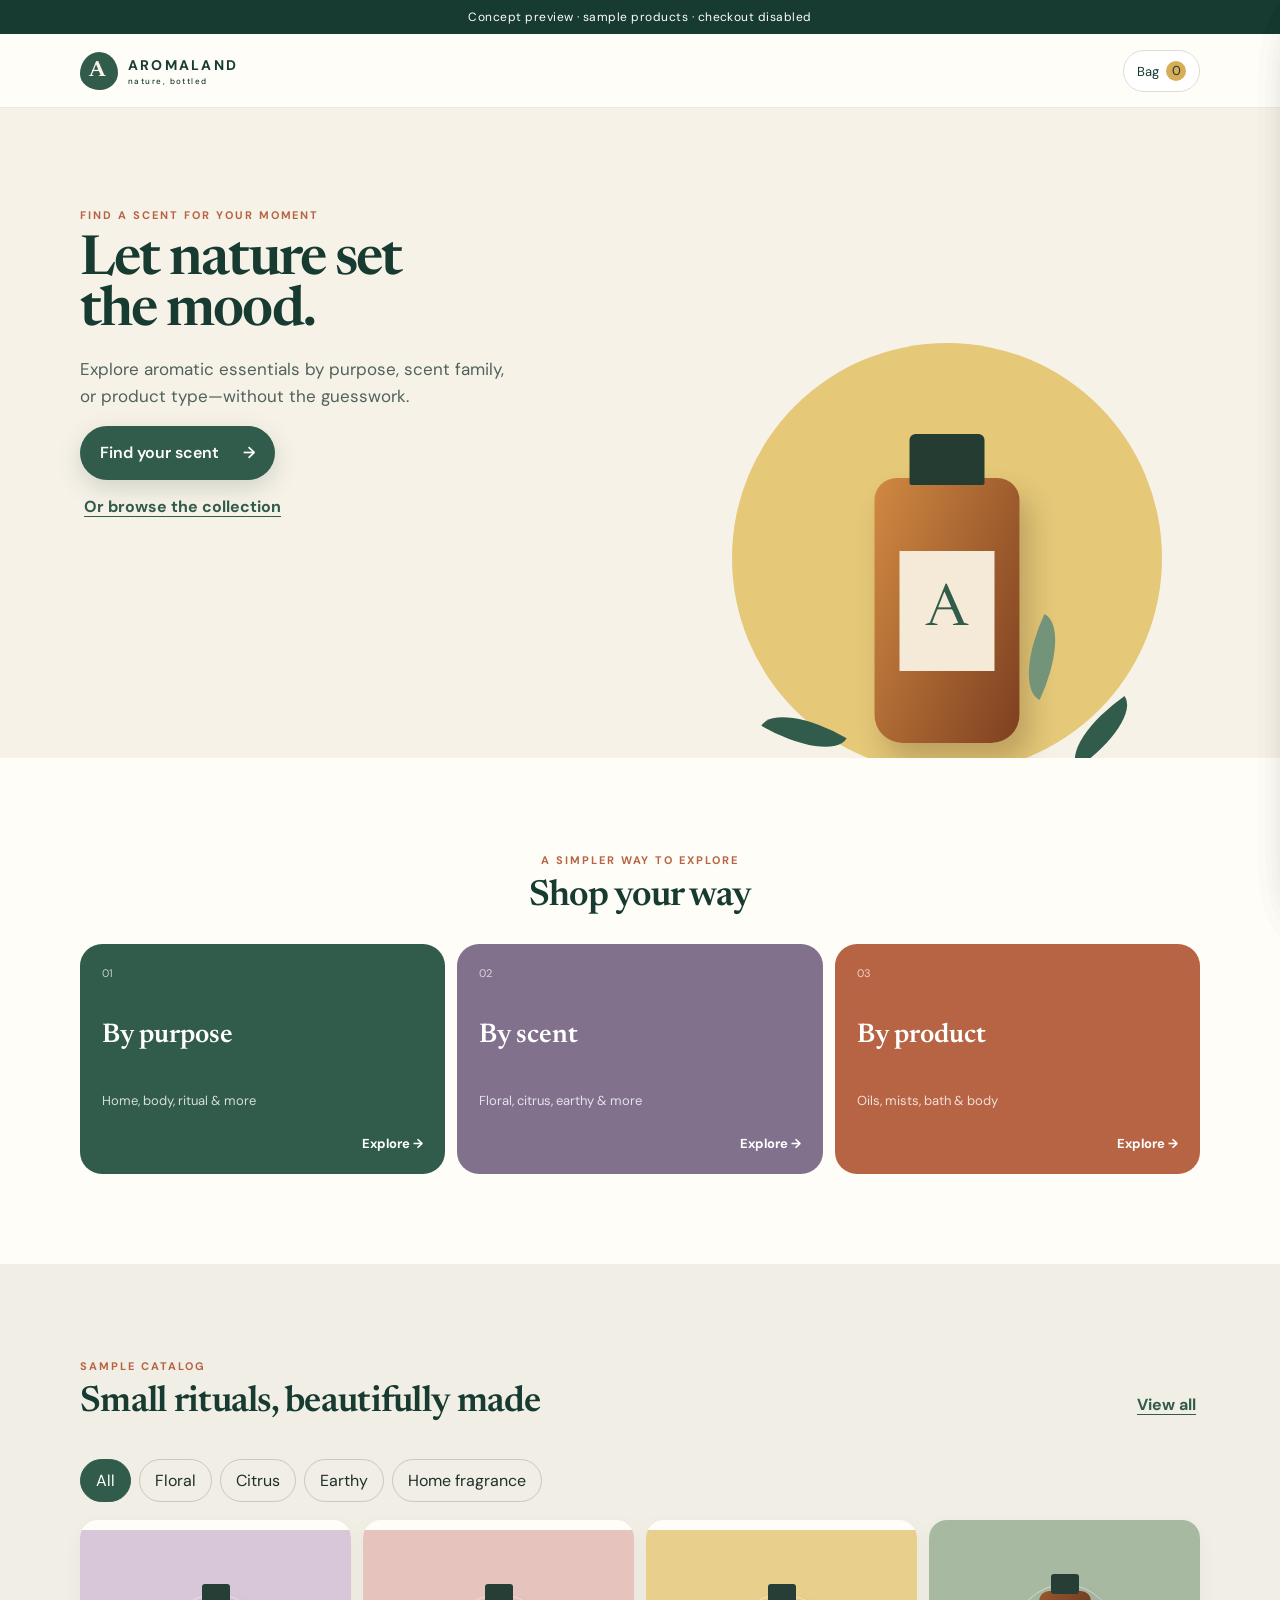
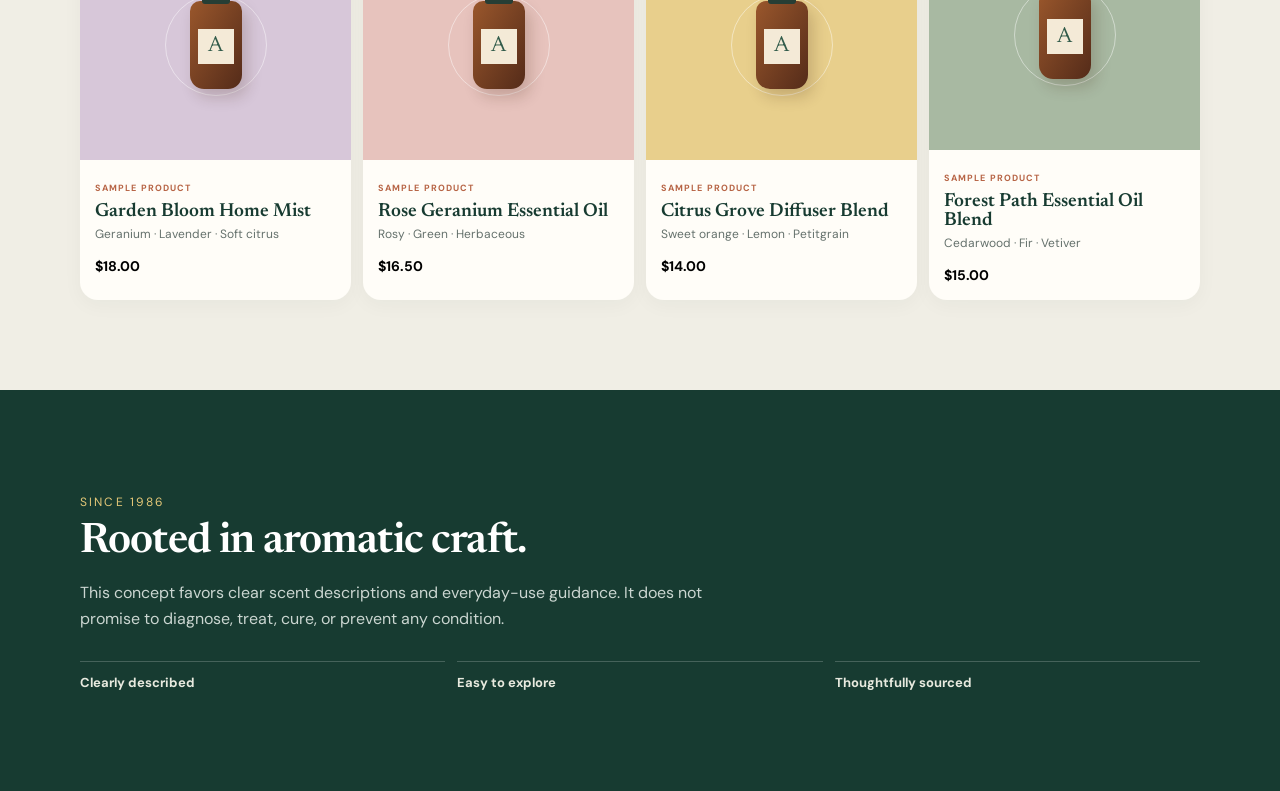
==== aromaland-storefront-shell/index.html @ f58d771f "Add files via upload" ====
<!doctype html>
<html lang="en">
<head>
  <meta charset="utf-8" />
  <meta name="viewport" content="width=device-width, initial-scale=1" />
  <meta name="theme-color" content="#315b4a" />
  <title>Aromaland — Mobile Storefront Concept</title>
  <meta name="description" content="A mobile-first Aromaland storefront concept using sample product data." />
  <link rel="preconnect" href="https://fonts.googleapis.com">
  <link rel="preconnect" href="https://fonts.gstatic.com" crossorigin>
  <link href="https://fonts.googleapis.com/css2?family=DM+Sans:wght@400;500;600;700&family=Newsreader:opsz,wght@6..72,500;6..72,600&display=swap" rel="stylesheet">
  <link rel="stylesheet" href="styles.css" />
</head>
<body>
  <div class="demo-bar">Concept preview · sample products · checkout disabled</div>
  <header class="site-header">
    <a class="brand" href="#home" aria-label="Aromaland concept home">
      <span class="brand-mark" aria-hidden="true">A</span>
      <span>AROMALAND<small>nature, bottled</small></span>
    </a>
    <button class="icon-button" id="cartButton" aria-label="Open demo bag">Bag <span id="bagCount">0</span></button>
  </header>

  <main id="app">
    <section class="hero" id="home">
      <div class="eyebrow">Find a scent for your moment</div>
      <h1>Let nature set the mood.</h1>
      <p>Explore aromatic essentials by purpose, scent family, or product type—without the guesswork.</p>
      <button class="primary" data-action="start-quiz">Find your scent <span>→</span></button>
      <button class="text-link" data-scroll="shop">Or browse the collection</button>
      <div class="hero-art" aria-hidden="true">
        <div class="sun"></div><div class="bottle"><span>A</span></div><i class="leaf l1"></i><i class="leaf l2"></i><i class="leaf l3"></i>
      </div>
    </section>

    <section class="browse" id="shop">
      <div class="section-heading"><span class="eyebrow">A simpler way to explore</span><h2>Shop your way</h2></div>
      <div class="shop-paths">
        <button class="path-card" data-filter-type="purpose"><span>01</span><strong>By purpose</strong><small>Home, body, ritual & more</small><b>Explore →</b></button>
        <button class="path-card lavender" data-filter-type="scent"><span>02</span><strong>By scent</strong><small>Floral, citrus, earthy & more</small><b>Explore →</b></button>
        <button class="path-card clay" data-filter-type="type"><span>03</span><strong>By product</strong><small>Oils, mists, bath & body</small><b>Explore →</b></button>
      </div>
    </section>

    <section class="featured">
      <div class="section-heading row"><div><span class="eyebrow">Sample catalog</span><h2>Small rituals, beautifully made</h2></div><button class="text-link" data-filter-type="all">View all</button></div>
      <div class="chip-row" id="chips" aria-label="Product filters"></div>
      <div class="product-grid" id="productGrid"></div>
    </section>

    <section class="trust">
      <span>Since 1986</span><h2>Rooted in aromatic craft.</h2>
      <p>This concept favors clear scent descriptions and everyday-use guidance. It does not promise to diagnose, treat, cure, or prevent any condition.</p>
      <div><b>Clearly described</b><b>Easy to explore</b><b>Thoughtfully sourced</b></div>
    </section>
  </main>

  <nav class="bottom-nav" aria-label="Primary navigation">
    <a href="#home" class="active"><span>⌂</span>Home</a>
    <a href="#shop"><span>⌕</span>Shop</a>
    <button data-action="start-quiz"><span>✿</span>Find a scent</button>
    <button id="bagNav"><span>□</span>Bag</button>
  </nav>

  <div class="sheet-backdrop" id="backdrop" hidden></div>
  <aside class="sheet" id="quizSheet" aria-hidden="true" aria-label="Find your scent">
    <div class="sheet-handle"></div><button class="close" data-close aria-label="Close">×</button>
    <div id="quizContent"></div>
  </aside>
  <aside class="sheet" id="productSheet" aria-hidden="true" aria-label="Product details"><div class="sheet-handle"></div><button class="close" data-close aria-label="Close">×</button><div id="productContent"></div></aside>
  <aside class="sheet" id="cartSheet" aria-hidden="true" aria-label="Demo bag"><div class="sheet-handle"></div><button class="close" data-close aria-label="Close">×</button><div id="cartContent"></div></aside>

  <script src="app.js"></script>
</body>
</html>
---- aromaland-storefront-shell/styles.css ----
:root{--forest:#315b4a;--forest-dark:#173b31;--cream:#f7f2e8;--paper:#fffdf8;--gold:#d8ad58;--clay:#b76445;--lavender:#81718d;--ink:#1e302a;--muted:#65716c;--line:#deddd4;--radius:26px;--shadow:0 20px 50px rgba(30,48,42,.13)}
*{box-sizing:border-box}html{scroll-behavior:smooth}body{margin:0;background:var(--paper);color:var(--ink);font-family:"DM Sans",sans-serif;padding-bottom:82px}button,a{font:inherit}button{cursor:pointer}.demo-bar{background:var(--forest-dark);color:#fff;text-align:center;font-size:12px;letter-spacing:.04em;padding:9px}.site-header{height:74px;padding:0 20px;display:flex;align-items:center;justify-content:space-between;background:rgba(255,253,248,.94);position:sticky;top:0;z-index:20;border-bottom:1px solid rgba(222,221,212,.6);backdrop-filter:blur(12px)}.brand{display:flex;align-items:center;gap:10px;color:var(--forest-dark);text-decoration:none;font-weight:700;letter-spacing:.16em;font-size:14px}.brand small{display:block;font-size:8px;letter-spacing:.18em;font-weight:500;margin-top:2px}.brand-mark{height:38px;width:38px;border-radius:50% 50% 48% 52%/58% 55% 45% 42%;display:grid;place-items:center;background:var(--forest);color:var(--cream);font-family:Newsreader;font-size:22px}.icon-button{border:1px solid var(--line);background:white;border-radius:999px;padding:10px 13px;color:var(--forest-dark);font-size:13px}.icon-button span{background:var(--gold);border-radius:50%;display:inline-grid;place-items:center;width:20px;height:20px;margin-left:4px}.hero{min-height:620px;background:var(--cream);padding:68px 24px 0;position:relative;overflow:hidden}.eyebrow{text-transform:uppercase;letter-spacing:.18em;font-size:11px;font-weight:700;color:var(--clay)}h1,h2,h3{font-family:Newsreader,serif;color:var(--forest-dark);font-weight:600}h1{font-size:55px;line-height:.92;letter-spacing:-.035em;max-width:370px;margin:15px 0 18px}h2{font-size:36px;line-height:1.02;letter-spacing:-.02em;margin:10px 0}.hero p{font-size:17px;line-height:1.55;max-width:430px;color:#4f625b}.primary{background:var(--forest);color:white;border:0;padding:16px 20px;border-radius:999px;font-weight:600;min-height:54px;display:flex;gap:24px;align-items:center;justify-content:center;box-shadow:0 8px 24px rgba(49,91,74,.2)}.text-link{border:0;background:none;color:var(--forest);font-weight:700;padding:16px 4px;text-decoration:underline;text-underline-offset:4px}.hero .text-link{display:block}.hero-art{height:240px;margin-top:30px;position:relative}.sun{position:absolute;width:225px;height:225px;border-radius:50%;background:#e5c878;left:50%;transform:translateX(-50%);bottom:-55px}.bottle{position:absolute;width:94px;height:165px;background:linear-gradient(110deg,#d18942,#7d3f20);border-radius:22px 22px 28px 28px;bottom:5px;left:50%;transform:translateX(-50%);box-shadow:10px 18px 28px rgba(61,37,17,.24);display:grid;place-items:center}.bottle:before{content:"";position:absolute;top:-32px;width:52px;height:38px;border-radius:6px 6px 2px 2px;background:#253c33}.bottle span{width:64px;height:74px;background:#f4ead7;display:grid;place-items:center;font:40px Newsreader;color:var(--forest)}.leaf{position:absolute;width:80px;height:32px;border-radius:100% 0 100% 0;background:var(--forest);bottom:25px}.l1{left:16%;transform:rotate(30deg)}.l2{right:14%;transform:rotate(145deg)}.l3{right:25%;bottom:100px;transform:rotate(115deg);background:#74947a}.browse,.featured{padding:64px 20px}.section-heading{text-align:center;margin-bottom:28px}.section-heading.row{display:flex;text-align:left;align-items:end;justify-content:space-between}.shop-paths{display:grid;gap:12px}.path-card{border:0;border-radius:22px;min-height:155px;text-align:left;padding:22px;background:var(--forest);color:#fff;display:grid;grid-template-columns:1fr auto}.path-card span{font-size:11px;opacity:.7}.path-card strong{font:600 27px Newsreader;grid-column:1}.path-card small{font-size:13px;opacity:.8}.path-card b{font-size:13px;grid-column:2;grid-row:2/4;align-self:end}.path-card.lavender{background:var(--lavender)}.path-card.clay{background:var(--clay)}.featured{background:#f0eee5}.chip-row{display:flex;gap:8px;overflow-x:auto;padding-bottom:18px;scrollbar-width:none}.chip{white-space:nowrap;border:1px solid #c6c8be;background:transparent;border-radius:999px;padding:10px 15px;color:var(--ink)}.chip.active{background:var(--forest);color:#fff;border-color:var(--forest)}.product-grid{display:grid;grid-template-columns:repeat(2,1fr);gap:12px}.product-card{background:var(--paper);border:0;border-radius:18px;overflow:hidden;text-align:left;padding:0;box-shadow:0 5px 20px rgba(30,48,42,.04)}.product-art{height:165px;background:var(--tone);display:grid;place-items:center;position:relative;overflow:hidden}.product-art:before{content:"";width:100px;height:100px;border:1px solid rgba(255,255,255,.45);border-radius:50%;position:absolute}.mini-bottle{width:52px;height:88px;border-radius:10px 10px 14px 14px;background:linear-gradient(120deg,#9a572c,#542b19);box-shadow:5px 8px 15px rgba(60,30,10,.2);position:relative}.mini-bottle:before{content:"";position:absolute;top:-17px;left:12px;width:28px;height:20px;background:#263e35;border-radius:3px}.mini-bottle:after{content:"A";position:absolute;left:8px;top:28px;width:36px;height:35px;background:#f4ead7;color:var(--forest);display:grid;place-items:center;font:22px Newsreader}.product-info{padding:15px}.sample-label{font-size:9px;text-transform:uppercase;letter-spacing:.12em;color:var(--clay);font-weight:700}.product-info h3{font:600 19px Newsreader;margin:6px 0 5px}.product-info p{font-size:12px;color:var(--muted);margin:0 0 12px;line-height:1.4}.product-info b{font-size:14px}.trust{background:var(--forest-dark);color:#e8eadf;padding:64px 24px}.trust>span{font-size:12px;text-transform:uppercase;letter-spacing:.18em;color:#e5c878}.trust h2{color:#fff;font-size:42px}.trust p{line-height:1.65;color:#cbd6d1}.trust div{display:grid;gap:12px;margin-top:28px}.trust b{border-top:1px solid rgba(255,255,255,.2);padding-top:12px;font-size:13px}.bottom-nav{position:fixed;z-index:30;bottom:0;left:0;right:0;height:74px;background:rgba(255,253,248,.96);border-top:1px solid var(--line);display:grid;grid-template-columns:repeat(4,1fr);backdrop-filter:blur(14px)}.bottom-nav a,.bottom-nav button{border:0;background:none;text-decoration:none;color:var(--muted);font-size:10px;display:flex;flex-direction:column;align-items:center;justify-content:center;gap:4px}.bottom-nav span{font-size:19px}.bottom-nav .active{color:var(--forest);font-weight:700}.sheet-backdrop{position:fixed;inset:0;background:rgba(11,25,20,.5);z-index:40;backdrop-filter:blur(2px)}.sheet{position:fixed;z-index:50;left:0;right:0;bottom:0;max-height:92vh;overflow:auto;background:var(--paper);border-radius:28px 28px 0 0;padding:34px 22px 28px;transform:translateY(105%);transition:.3s ease;box-shadow:var(--shadow)}.sheet.open{transform:translateY(0)}.sheet-handle{width:48px;height:5px;border-radius:5px;background:#d2d1c8;position:absolute;top:10px;left:50%;transform:translateX(-50%)}.close{position:absolute;right:17px;top:17px;border:0;background:#ecebe3;border-radius:50%;width:34px;height:34px;font-size:24px;color:var(--ink)}.progress{font-size:12px;color:var(--muted);margin-bottom:20px}.quiz-options{display:grid;gap:11px;margin:26px 0}.option{border:1px solid var(--line);background:white;border-radius:16px;padding:17px;text-align:left;font-weight:600;color:var(--forest-dark)}.option small{display:block;color:var(--muted);font-weight:400;margin-top:5px}.result-card{background:var(--cream);border-radius:22px;padding:20px;margin:20px 0}.result-card .product-art{border-radius:16px;margin:5px 0 18px}.note{font-size:12px;line-height:1.5;color:var(--muted);background:#f0eee6;padding:12px;border-radius:12px}.detail-art{height:240px;border-radius:20px;margin-bottom:22px}.detail-list{display:grid;grid-template-columns:1fr 1fr;gap:12px;margin:20px 0}.detail-list div{background:var(--cream);padding:13px;border-radius:13px}.detail-list span{display:block;font-size:10px;text-transform:uppercase;letter-spacing:.1em;color:var(--muted)}.detail-list b{font-size:13px}.full{width:100%}.bag-item{display:flex;justify-content:space-between;border-bottom:1px solid var(--line);padding:16px 0}.disabled{opacity:.45}.fine{font-size:11px;color:var(--muted);line-height:1.5}
@media(min-width:760px){body{padding-bottom:0}.bottom-nav{display:none}.site-header{padding:0 max(32px,calc((100vw - 1120px)/2))}.hero{min-height:650px;padding:100px max(32px,calc((100vw - 1120px)/2));padding-right:50%}.hero-art{position:absolute;right:5%;top:65px;width:42%;height:570px}.sun{width:430px;height:430px;bottom:0}.bottle{width:145px;height:265px;bottom:30px}.bottle:before{top:-44px;width:75px;height:51px}.bottle span{width:95px;height:120px;font-size:58px}.browse,.featured{padding:90px max(32px,calc((100vw - 1120px)/2))}.shop-paths{grid-template-columns:repeat(3,1fr)}.path-card{min-height:230px}.product-grid{grid-template-columns:repeat(4,1fr)}.product-art{height:230px}.trust{padding:100px max(32px,calc((100vw - 1120px)/2))}.trust p{max-width:650px}.trust div{grid-template-columns:repeat(3,1fr)}.sheet{left:auto;width:470px;top:0;border-radius:28px 0 0 28px;max-height:none;transform:translateX(105%);padding:45px 30px}.sheet.open{transform:translateX(0)}}
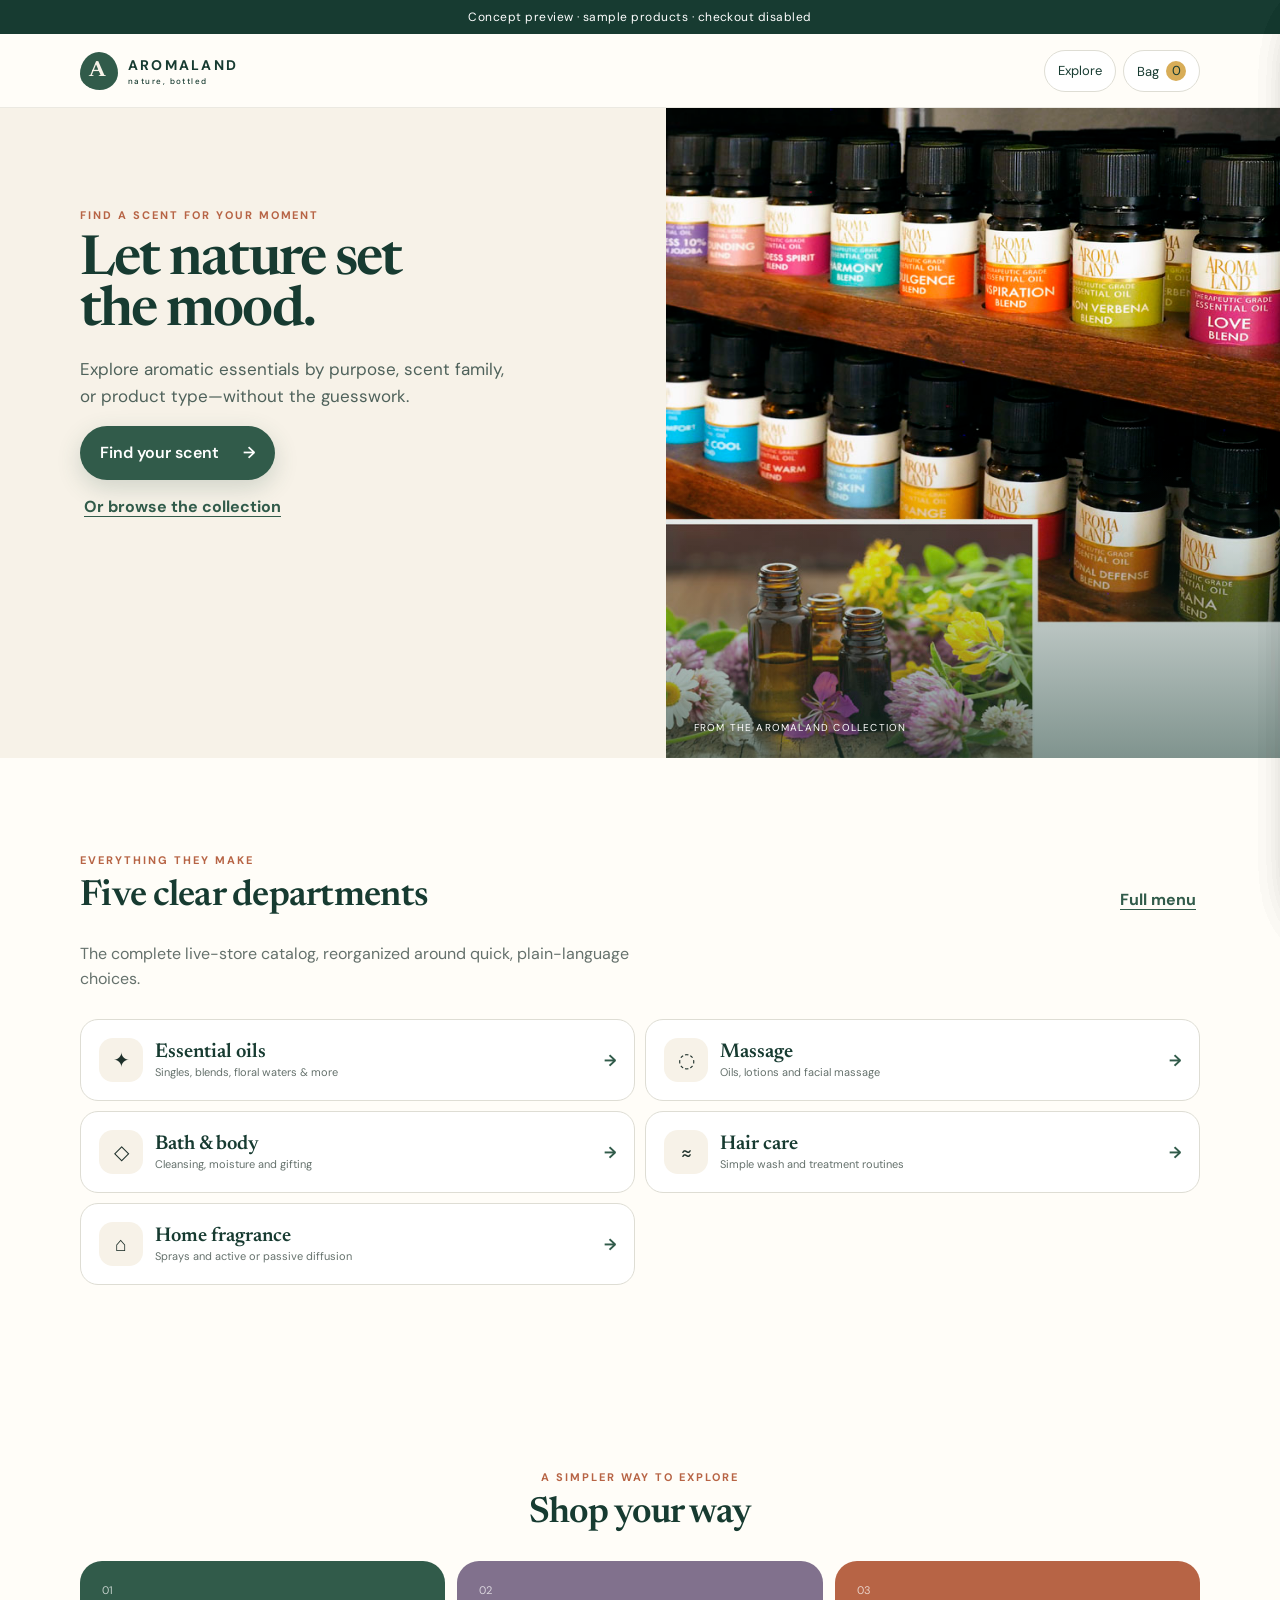
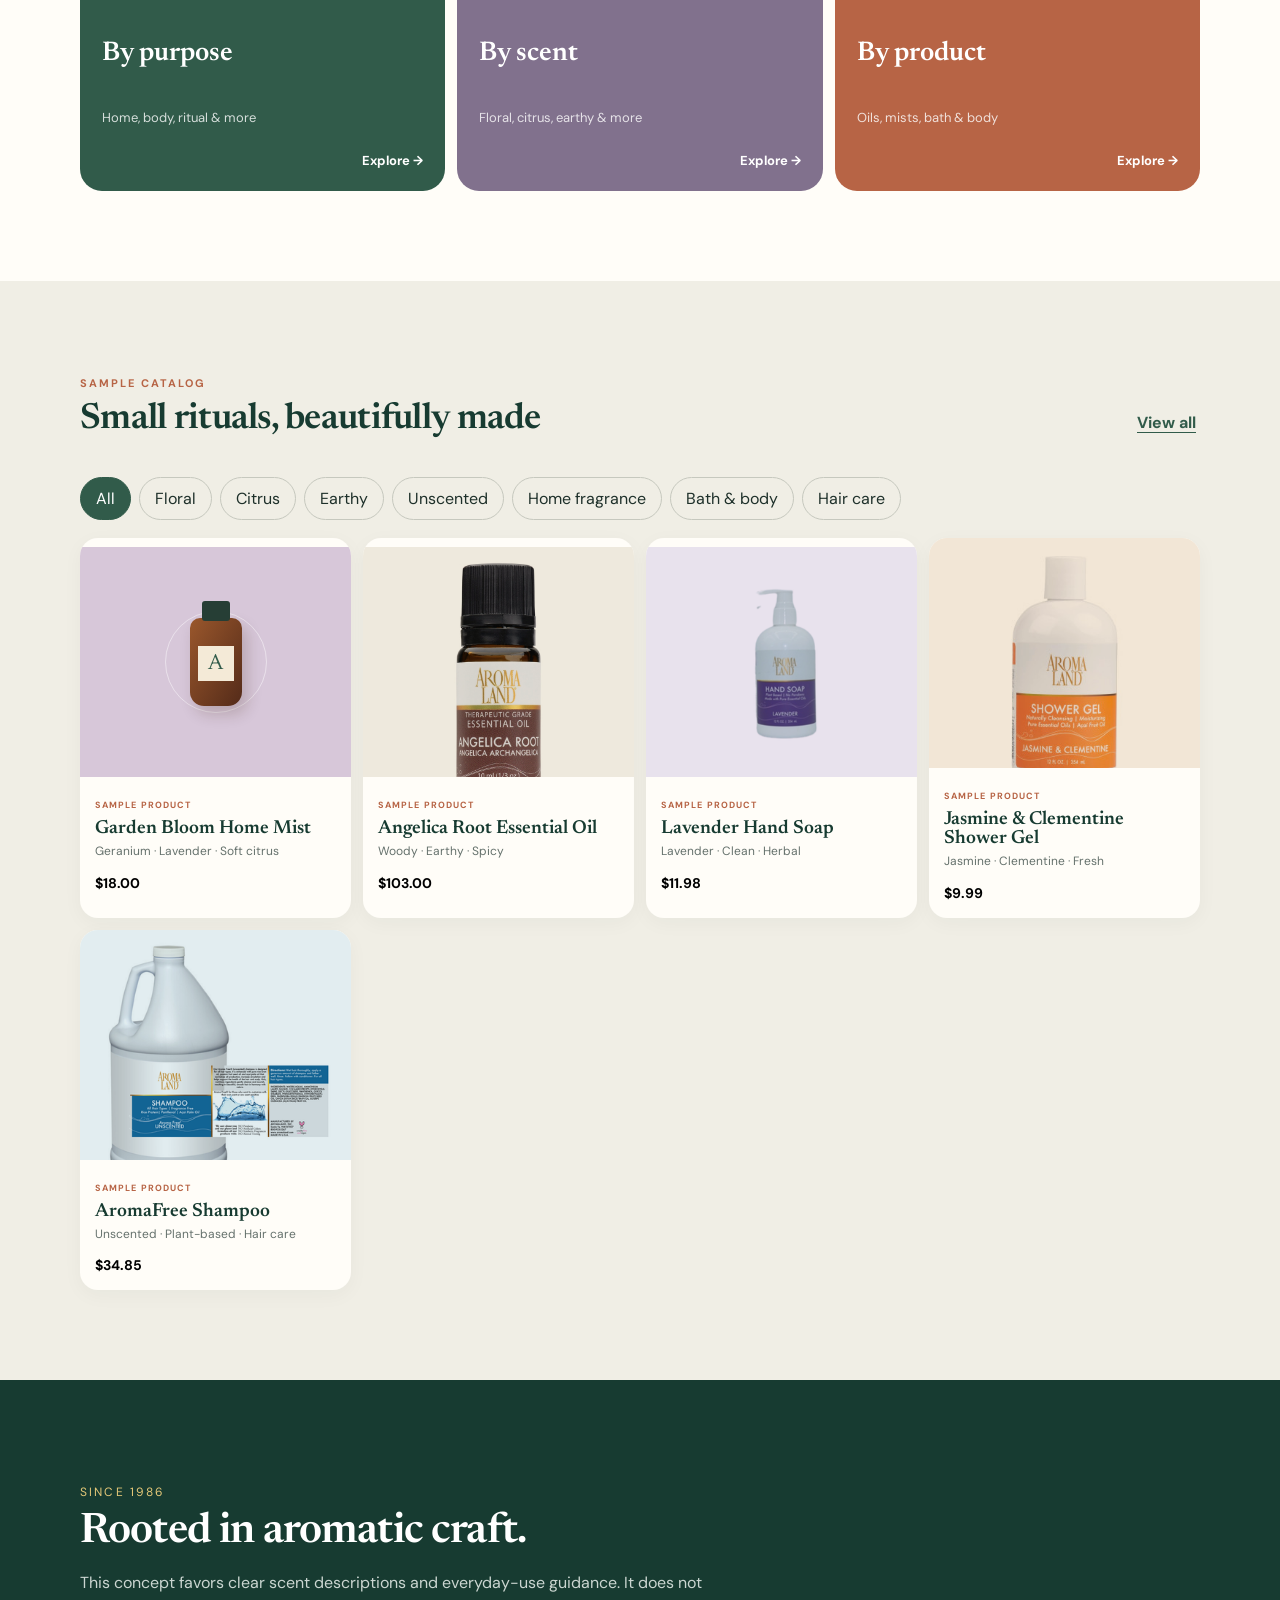
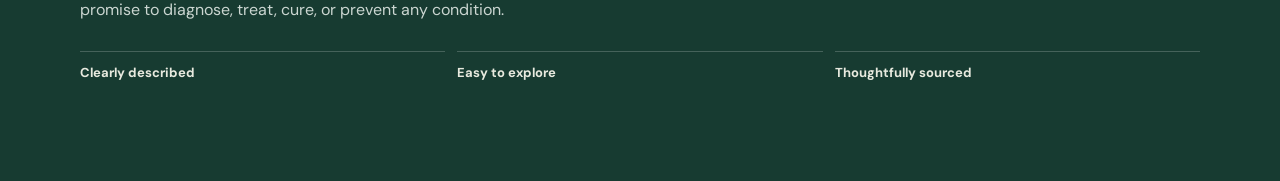
==== commit 7ab0c2e7: "Add files via upload" ====
--- a/aromaland-storefront-shell/index.html
+++ b/aromaland-storefront-shell/index.html
@@ -18,7 +18,7 @@
       <span class="brand-mark" aria-hidden="true">A</span>
       <span>AROMALAND<small>nature, bottled</small></span>
     </a>
-    <button class="icon-button" id="cartButton" aria-label="Open demo bag">Bag <span id="bagCount">0</span></button>
+    <div class="header-actions"><button class="icon-button" id="menuButton" aria-label="Explore all departments">Explore</button><button class="icon-button" id="cartButton" aria-label="Open demo bag">Bag <span id="bagCount">0</span></button></div>
   </header>
 
   <main id="app">
@@ -28,9 +28,13 @@
       <p>Explore aromatic essentials by purpose, scent family, or product type—without the guesswork.</p>
       <button class="primary" data-action="start-quiz">Find your scent <span>→</span></button>
       <button class="text-link" data-scroll="shop">Or browse the collection</button>
-      <div class="hero-art" aria-hidden="true">
-        <div class="sun"></div><div class="bottle"><span>A</span></div><i class="leaf l1"></i><i class="leaf l2"></i><i class="leaf l3"></i>
-      </div>
+      <figure class="hero-photo"><img src="assets/images/hero-essential-oils.jpg" alt="Aromaland essential oil collection displayed with aromatic flowers" /><figcaption>From the Aromaland collection</figcaption></figure>
+    </section>
+
+    <section class="departments" id="departments">
+      <div class="section-heading row"><div><span class="eyebrow">Everything they make</span><h2>Five clear departments</h2></div><button class="text-link" data-action="open-menu">Full menu</button></div>
+      <p class="section-intro">The complete live-store catalog, reorganized around quick, plain-language choices.</p>
+      <div class="department-grid" id="departmentGrid"></div>
     </section>
 
     <section class="browse" id="shop">
@@ -69,6 +73,7 @@
   </aside>
   <aside class="sheet" id="productSheet" aria-hidden="true" aria-label="Product details"><div class="sheet-handle"></div><button class="close" data-close aria-label="Close">×</button><div id="productContent"></div></aside>
   <aside class="sheet" id="cartSheet" aria-hidden="true" aria-label="Demo bag"><div class="sheet-handle"></div><button class="close" data-close aria-label="Close">×</button><div id="cartContent"></div></aside>
+  <aside class="sheet menu-sheet" id="menuSheet" aria-hidden="true" aria-label="Explore Aromaland departments"><div class="sheet-handle"></div><button class="close" data-close aria-label="Close">×</button><div id="menuContent"></div></aside>
 
   <script src="app.js"></script>
 </body>
--- a/aromaland-storefront-shell/styles.css
+++ b/aromaland-storefront-shell/styles.css
@@ -1,3 +1,7 @@
 :root{--forest:#315b4a;--forest-dark:#173b31;--cream:#f7f2e8;--paper:#fffdf8;--gold:#d8ad58;--clay:#b76445;--lavender:#81718d;--ink:#1e302a;--muted:#65716c;--line:#deddd4;--radius:26px;--shadow:0 20px 50px rgba(30,48,42,.13)}
 *{box-sizing:border-box}html{scroll-behavior:smooth}body{margin:0;background:var(--paper);color:var(--ink);font-family:"DM Sans",sans-serif;padding-bottom:82px}button,a{font:inherit}button{cursor:pointer}.demo-bar{background:var(--forest-dark);color:#fff;text-align:center;font-size:12px;letter-spacing:.04em;padding:9px}.site-header{height:74px;padding:0 20px;display:flex;align-items:center;justify-content:space-between;background:rgba(255,253,248,.94);position:sticky;top:0;z-index:20;border-bottom:1px solid rgba(222,221,212,.6);backdrop-filter:blur(12px)}.brand{display:flex;align-items:center;gap:10px;color:var(--forest-dark);text-decoration:none;font-weight:700;letter-spacing:.16em;font-size:14px}.brand small{display:block;font-size:8px;letter-spacing:.18em;font-weight:500;margin-top:2px}.brand-mark{height:38px;width:38px;border-radius:50% 50% 48% 52%/58% 55% 45% 42%;display:grid;place-items:center;background:var(--forest);color:var(--cream);font-family:Newsreader;font-size:22px}.icon-button{border:1px solid var(--line);background:white;border-radius:999px;padding:10px 13px;color:var(--forest-dark);font-size:13px}.icon-button span{background:var(--gold);border-radius:50%;display:inline-grid;place-items:center;width:20px;height:20px;margin-left:4px}.hero{min-height:620px;background:var(--cream);padding:68px 24px 0;position:relative;overflow:hidden}.eyebrow{text-transform:uppercase;letter-spacing:.18em;font-size:11px;font-weight:700;color:var(--clay)}h1,h2,h3{font-family:Newsreader,serif;color:var(--forest-dark);font-weight:600}h1{font-size:55px;line-height:.92;letter-spacing:-.035em;max-width:370px;margin:15px 0 18px}h2{font-size:36px;line-height:1.02;letter-spacing:-.02em;margin:10px 0}.hero p{font-size:17px;line-height:1.55;max-width:430px;color:#4f625b}.primary{background:var(--forest);color:white;border:0;padding:16px 20px;border-radius:999px;font-weight:600;min-height:54px;display:flex;gap:24px;align-items:center;justify-content:center;box-shadow:0 8px 24px rgba(49,91,74,.2)}.text-link{border:0;background:none;color:var(--forest);font-weight:700;padding:16px 4px;text-decoration:underline;text-underline-offset:4px}.hero .text-link{display:block}.hero-art{height:240px;margin-top:30px;position:relative}.sun{position:absolute;width:225px;height:225px;border-radius:50%;background:#e5c878;left:50%;transform:translateX(-50%);bottom:-55px}.bottle{position:absolute;width:94px;height:165px;background:linear-gradient(110deg,#d18942,#7d3f20);border-radius:22px 22px 28px 28px;bottom:5px;left:50%;transform:translateX(-50%);box-shadow:10px 18px 28px rgba(61,37,17,.24);display:grid;place-items:center}.bottle:before{content:"";position:absolute;top:-32px;width:52px;height:38px;border-radius:6px 6px 2px 2px;background:#253c33}.bottle span{width:64px;height:74px;background:#f4ead7;display:grid;place-items:center;font:40px Newsreader;color:var(--forest)}.leaf{position:absolute;width:80px;height:32px;border-radius:100% 0 100% 0;background:var(--forest);bottom:25px}.l1{left:16%;transform:rotate(30deg)}.l2{right:14%;transform:rotate(145deg)}.l3{right:25%;bottom:100px;transform:rotate(115deg);background:#74947a}.browse,.featured{padding:64px 20px}.section-heading{text-align:center;margin-bottom:28px}.section-heading.row{display:flex;text-align:left;align-items:end;justify-content:space-between}.shop-paths{display:grid;gap:12px}.path-card{border:0;border-radius:22px;min-height:155px;text-align:left;padding:22px;background:var(--forest);color:#fff;display:grid;grid-template-columns:1fr auto}.path-card span{font-size:11px;opacity:.7}.path-card strong{font:600 27px Newsreader;grid-column:1}.path-card small{font-size:13px;opacity:.8}.path-card b{font-size:13px;grid-column:2;grid-row:2/4;align-self:end}.path-card.lavender{background:var(--lavender)}.path-card.clay{background:var(--clay)}.featured{background:#f0eee5}.chip-row{display:flex;gap:8px;overflow-x:auto;padding-bottom:18px;scrollbar-width:none}.chip{white-space:nowrap;border:1px solid #c6c8be;background:transparent;border-radius:999px;padding:10px 15px;color:var(--ink)}.chip.active{background:var(--forest);color:#fff;border-color:var(--forest)}.product-grid{display:grid;grid-template-columns:repeat(2,1fr);gap:12px}.product-card{background:var(--paper);border:0;border-radius:18px;overflow:hidden;text-align:left;padding:0;box-shadow:0 5px 20px rgba(30,48,42,.04)}.product-art{height:165px;background:var(--tone);display:grid;place-items:center;position:relative;overflow:hidden}.product-art:before{content:"";width:100px;height:100px;border:1px solid rgba(255,255,255,.45);border-radius:50%;position:absolute}.mini-bottle{width:52px;height:88px;border-radius:10px 10px 14px 14px;background:linear-gradient(120deg,#9a572c,#542b19);box-shadow:5px 8px 15px rgba(60,30,10,.2);position:relative}.mini-bottle:before{content:"";position:absolute;top:-17px;left:12px;width:28px;height:20px;background:#263e35;border-radius:3px}.mini-bottle:after{content:"A";position:absolute;left:8px;top:28px;width:36px;height:35px;background:#f4ead7;color:var(--forest);display:grid;place-items:center;font:22px Newsreader}.product-info{padding:15px}.sample-label{font-size:9px;text-transform:uppercase;letter-spacing:.12em;color:var(--clay);font-weight:700}.product-info h3{font:600 19px Newsreader;margin:6px 0 5px}.product-info p{font-size:12px;color:var(--muted);margin:0 0 12px;line-height:1.4}.product-info b{font-size:14px}.trust{background:var(--forest-dark);color:#e8eadf;padding:64px 24px}.trust>span{font-size:12px;text-transform:uppercase;letter-spacing:.18em;color:#e5c878}.trust h2{color:#fff;font-size:42px}.trust p{line-height:1.65;color:#cbd6d1}.trust div{display:grid;gap:12px;margin-top:28px}.trust b{border-top:1px solid rgba(255,255,255,.2);padding-top:12px;font-size:13px}.bottom-nav{position:fixed;z-index:30;bottom:0;left:0;right:0;height:74px;background:rgba(255,253,248,.96);border-top:1px solid var(--line);display:grid;grid-template-columns:repeat(4,1fr);backdrop-filter:blur(14px)}.bottom-nav a,.bottom-nav button{border:0;background:none;text-decoration:none;color:var(--muted);font-size:10px;display:flex;flex-direction:column;align-items:center;justify-content:center;gap:4px}.bottom-nav span{font-size:19px}.bottom-nav .active{color:var(--forest);font-weight:700}.sheet-backdrop{position:fixed;inset:0;background:rgba(11,25,20,.5);z-index:40;backdrop-filter:blur(2px)}.sheet{position:fixed;z-index:50;left:0;right:0;bottom:0;max-height:92vh;overflow:auto;background:var(--paper);border-radius:28px 28px 0 0;padding:34px 22px 28px;transform:translateY(105%);transition:.3s ease;box-shadow:var(--shadow)}.sheet.open{transform:translateY(0)}.sheet-handle{width:48px;height:5px;border-radius:5px;background:#d2d1c8;position:absolute;top:10px;left:50%;transform:translateX(-50%)}.close{position:absolute;right:17px;top:17px;border:0;background:#ecebe3;border-radius:50%;width:34px;height:34px;font-size:24px;color:var(--ink)}.progress{font-size:12px;color:var(--muted);margin-bottom:20px}.quiz-options{display:grid;gap:11px;margin:26px 0}.option{border:1px solid var(--line);background:white;border-radius:16px;padding:17px;text-align:left;font-weight:600;color:var(--forest-dark)}.option small{display:block;color:var(--muted);font-weight:400;margin-top:5px}.result-card{background:var(--cream);border-radius:22px;padding:20px;margin:20px 0}.result-card .product-art{border-radius:16px;margin:5px 0 18px}.note{font-size:12px;line-height:1.5;color:var(--muted);background:#f0eee6;padding:12px;border-radius:12px}.detail-art{height:240px;border-radius:20px;margin-bottom:22px}.detail-list{display:grid;grid-template-columns:1fr 1fr;gap:12px;margin:20px 0}.detail-list div{background:var(--cream);padding:13px;border-radius:13px}.detail-list span{display:block;font-size:10px;text-transform:uppercase;letter-spacing:.1em;color:var(--muted)}.detail-list b{font-size:13px}.full{width:100%}.bag-item{display:flex;justify-content:space-between;border-bottom:1px solid var(--line);padding:16px 0}.disabled{opacity:.45}.fine{font-size:11px;color:var(--muted);line-height:1.5}
 @media(min-width:760px){body{padding-bottom:0}.bottom-nav{display:none}.site-header{padding:0 max(32px,calc((100vw - 1120px)/2))}.hero{min-height:650px;padding:100px max(32px,calc((100vw - 1120px)/2));padding-right:50%}.hero-art{position:absolute;right:5%;top:65px;width:42%;height:570px}.sun{width:430px;height:430px;bottom:0}.bottle{width:145px;height:265px;bottom:30px}.bottle:before{top:-44px;width:75px;height:51px}.bottle span{width:95px;height:120px;font-size:58px}.browse,.featured{padding:90px max(32px,calc((100vw - 1120px)/2))}.shop-paths{grid-template-columns:repeat(3,1fr)}.path-card{min-height:230px}.product-grid{grid-template-columns:repeat(4,1fr)}.product-art{height:230px}.trust{padding:100px max(32px,calc((100vw - 1120px)/2))}.trust p{max-width:650px}.trust div{grid-template-columns:repeat(3,1fr)}.sheet{left:auto;width:470px;top:0;border-radius:28px 0 0 28px;max-height:none;transform:translateX(105%);padding:45px 30px}.sheet.open{transform:translateX(0)}}
+
+/* Full-catalog concept navigation and approved Aromaland imagery */
+.header-actions{display:flex;gap:7px}.hero-photo{height:255px;margin:34px -24px 0;position:relative;overflow:hidden}.hero-photo img{width:100%;height:100%;object-fit:cover;object-position:center 30%;display:block}.hero-photo:after{content:"";position:absolute;inset:0;background:linear-gradient(180deg,transparent 55%,rgba(23,59,49,.55))}.hero-photo figcaption{position:absolute;z-index:1;bottom:16px;left:24px;color:white;font-size:10px;letter-spacing:.12em;text-transform:uppercase}.departments{padding:64px 20px;background:var(--paper)}.section-intro{color:var(--muted);line-height:1.55;margin:-12px 0 28px;max-width:590px}.department-grid{display:grid;gap:10px}.department-card{border:1px solid var(--line);background:#fff;border-radius:18px;padding:18px;text-align:left;color:var(--ink);display:grid;grid-template-columns:44px 1fr auto;gap:12px;align-items:center}.department-icon{width:44px;height:44px;border-radius:14px;background:var(--cream);display:grid;place-items:center;font-size:20px}.department-card strong{font:600 20px Newsreader;color:var(--forest-dark)}.department-card small{display:block;color:var(--muted);font-size:11px;margin-top:3px;line-height:1.35}.department-card b{color:var(--forest)}.product-art img{width:100%;height:100%;object-fit:contain;padding:12px;mix-blend-mode:multiply}.product-art:has(img):before{display:none}.menu-group{border-top:1px solid var(--line);padding:18px 0;scroll-margin-top:20px}.menu-group h3{margin:0 0 5px;font-size:23px}.menu-group p{color:var(--muted);font-size:12px;margin:0 0 12px}.menu-links{display:flex;flex-wrap:wrap;gap:7px}.menu-links button{border:1px solid var(--line);background:var(--cream);border-radius:999px;padding:9px 12px;color:var(--forest-dark);font-size:12px}.source-note{font-size:10px;color:var(--muted);margin-top:16px}
+@media(min-width:760px){.hero-art{display:none}.hero-photo{position:absolute;right:0;top:0;width:48%;height:100%;margin:0}.hero-photo figcaption{left:28px;bottom:24px}.departments{padding:90px max(32px,calc((100vw - 1120px)/2))}.department-grid{grid-template-columns:repeat(2,1fr)}}
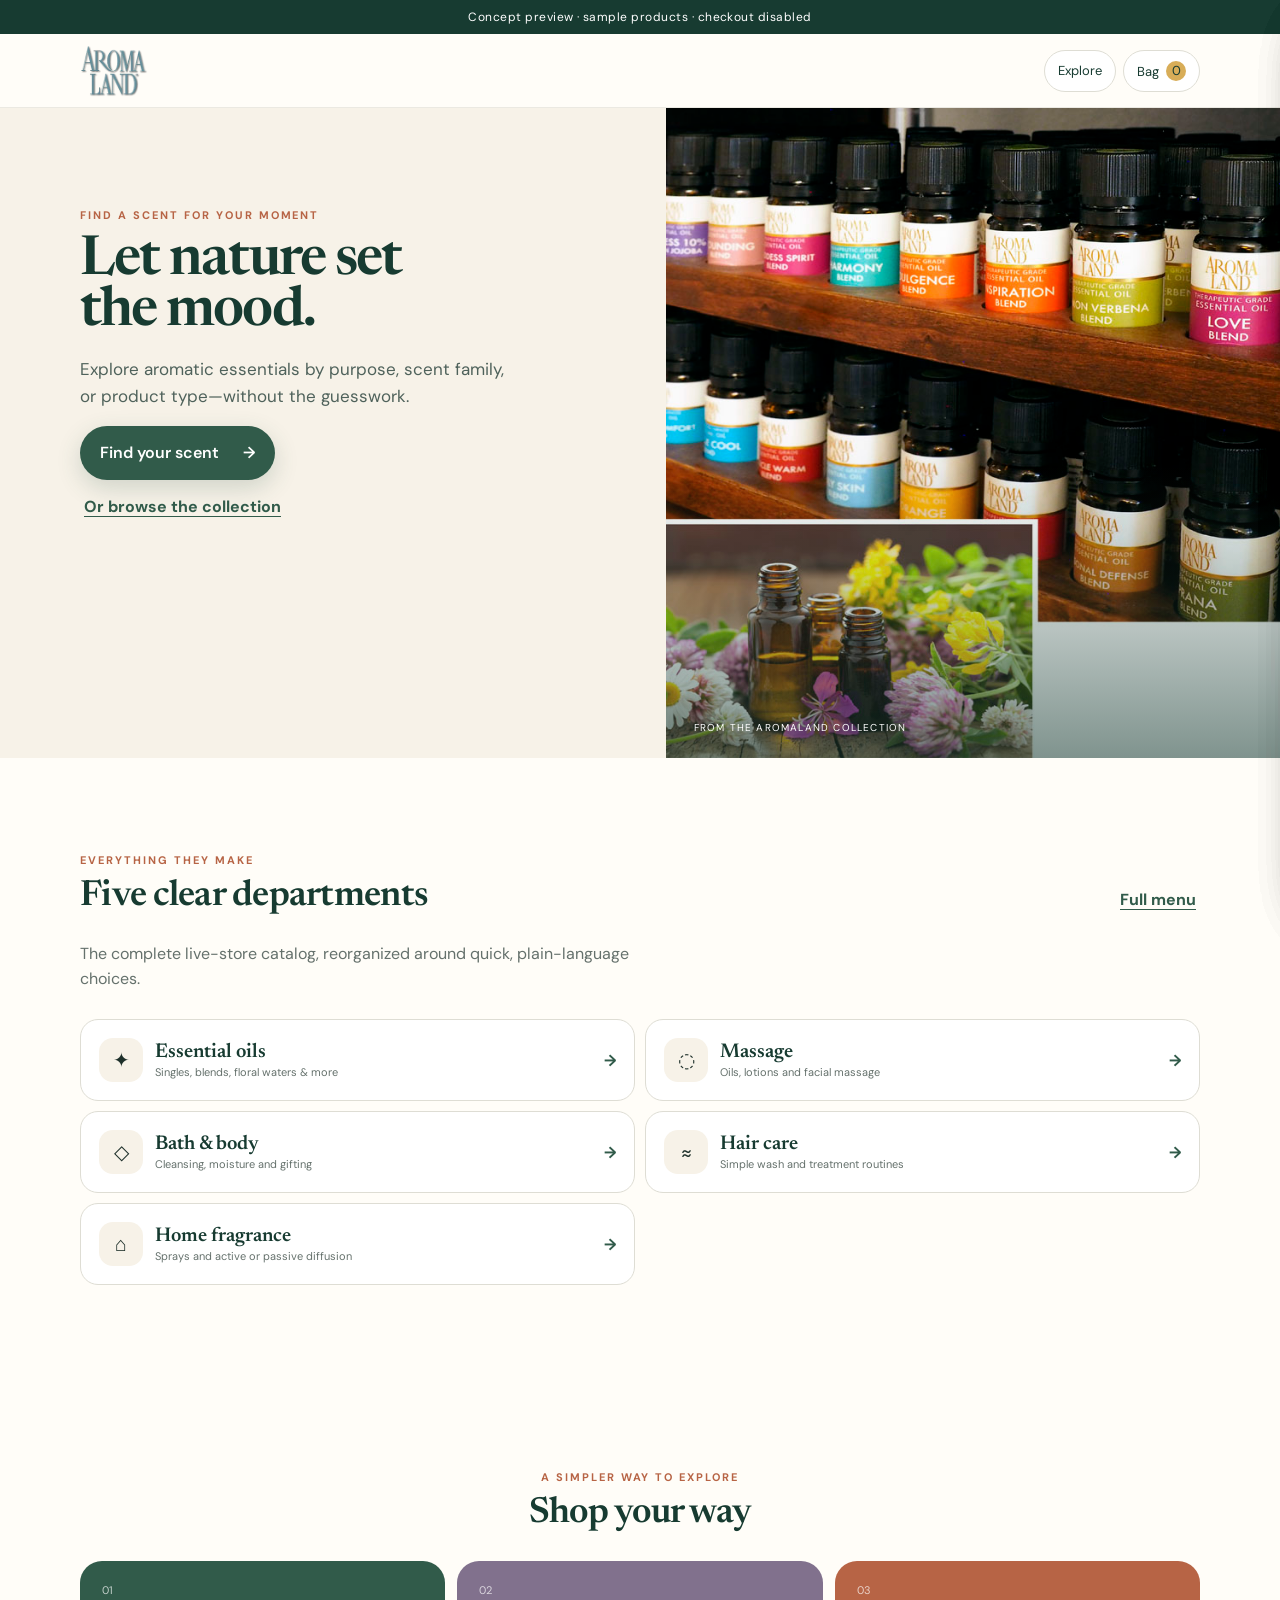
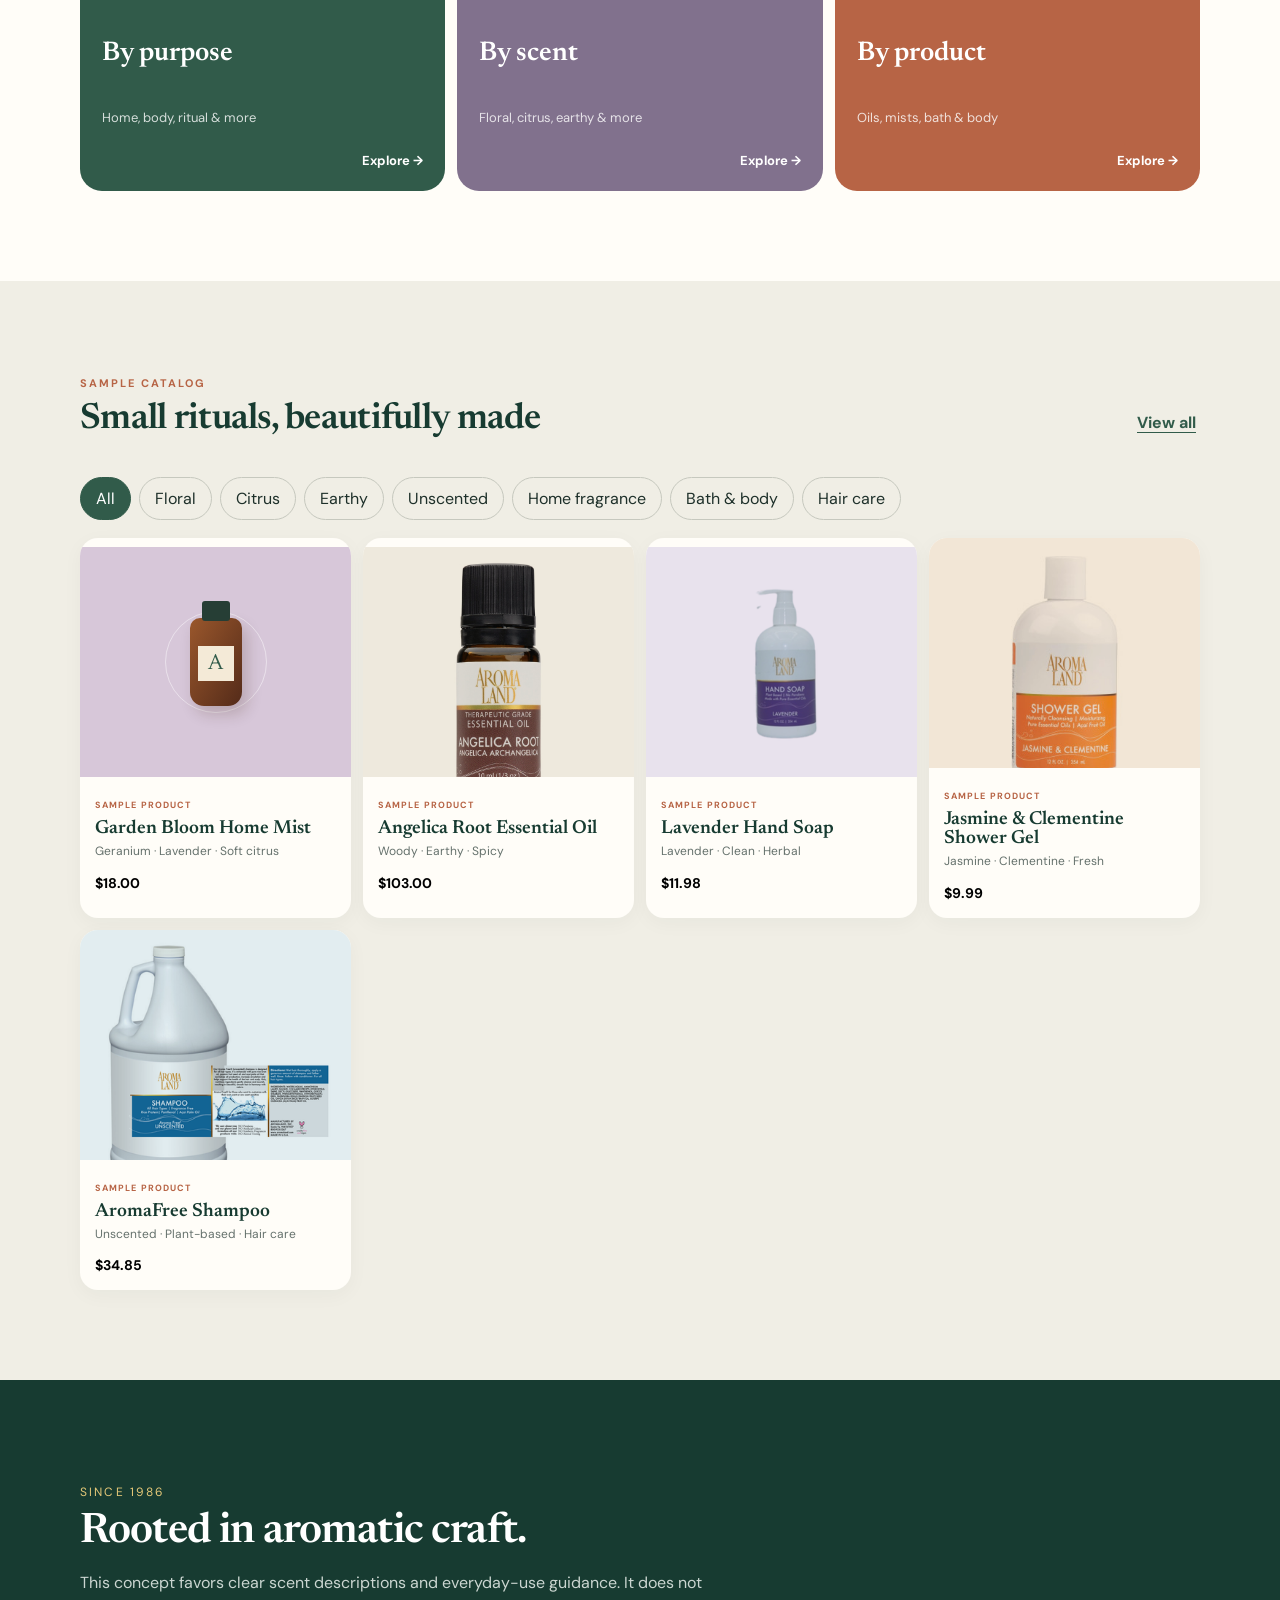
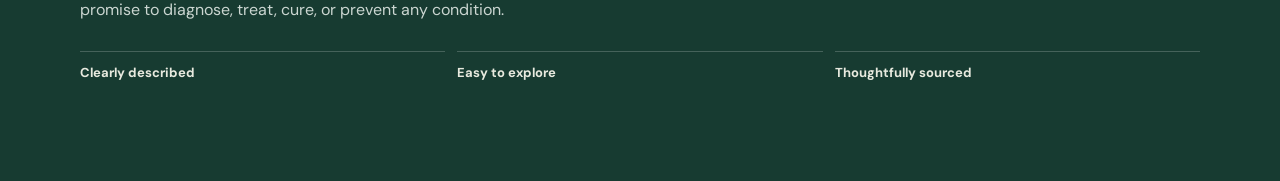
==== commit c74dd15a: "Add files via upload" ====
--- a/aromaland-storefront-shell/index.html
+++ b/aromaland-storefront-shell/index.html
@@ -15,8 +15,7 @@
   <div class="demo-bar">Concept preview · sample products · checkout disabled</div>
   <header class="site-header">
     <a class="brand" href="#home" aria-label="Aromaland concept home">
-      <span class="brand-mark" aria-hidden="true">A</span>
-      <span>AROMALAND<small>nature, bottled</small></span>
+      <img src="assets/images/aromaland-logo.webp" alt="Aromaland" />
     </a>
     <div class="header-actions"><button class="icon-button" id="menuButton" aria-label="Explore all departments">Explore</button><button class="icon-button" id="cartButton" aria-label="Open demo bag">Bag <span id="bagCount">0</span></button></div>
   </header>
--- a/aromaland-storefront-shell/styles.css
+++ b/aromaland-storefront-shell/styles.css
@@ -5,3 +5,4 @@
 /* Full-catalog concept navigation and approved Aromaland imagery */
 .header-actions{display:flex;gap:7px}.hero-photo{height:255px;margin:34px -24px 0;position:relative;overflow:hidden}.hero-photo img{width:100%;height:100%;object-fit:cover;object-position:center 30%;display:block}.hero-photo:after{content:"";position:absolute;inset:0;background:linear-gradient(180deg,transparent 55%,rgba(23,59,49,.55))}.hero-photo figcaption{position:absolute;z-index:1;bottom:16px;left:24px;color:white;font-size:10px;letter-spacing:.12em;text-transform:uppercase}.departments{padding:64px 20px;background:var(--paper)}.section-intro{color:var(--muted);line-height:1.55;margin:-12px 0 28px;max-width:590px}.department-grid{display:grid;gap:10px}.department-card{border:1px solid var(--line);background:#fff;border-radius:18px;padding:18px;text-align:left;color:var(--ink);display:grid;grid-template-columns:44px 1fr auto;gap:12px;align-items:center}.department-icon{width:44px;height:44px;border-radius:14px;background:var(--cream);display:grid;place-items:center;font-size:20px}.department-card strong{font:600 20px Newsreader;color:var(--forest-dark)}.department-card small{display:block;color:var(--muted);font-size:11px;margin-top:3px;line-height:1.35}.department-card b{color:var(--forest)}.product-art img{width:100%;height:100%;object-fit:contain;padding:12px;mix-blend-mode:multiply}.product-art:has(img):before{display:none}.menu-group{border-top:1px solid var(--line);padding:18px 0;scroll-margin-top:20px}.menu-group h3{margin:0 0 5px;font-size:23px}.menu-group p{color:var(--muted);font-size:12px;margin:0 0 12px}.menu-links{display:flex;flex-wrap:wrap;gap:7px}.menu-links button{border:1px solid var(--line);background:var(--cream);border-radius:999px;padding:9px 12px;color:var(--forest-dark);font-size:12px}.source-note{font-size:10px;color:var(--muted);margin-top:16px}
 @media(min-width:760px){.hero-art{display:none}.hero-photo{position:absolute;right:0;top:0;width:48%;height:100%;margin:0}.hero-photo figcaption{left:28px;bottom:24px}.departments{padding:90px max(32px,calc((100vw - 1120px)/2))}.department-grid{grid-template-columns:repeat(2,1fr)}}
+.brand img{display:block;width:82px;height:52px;object-fit:contain;object-position:left center}
